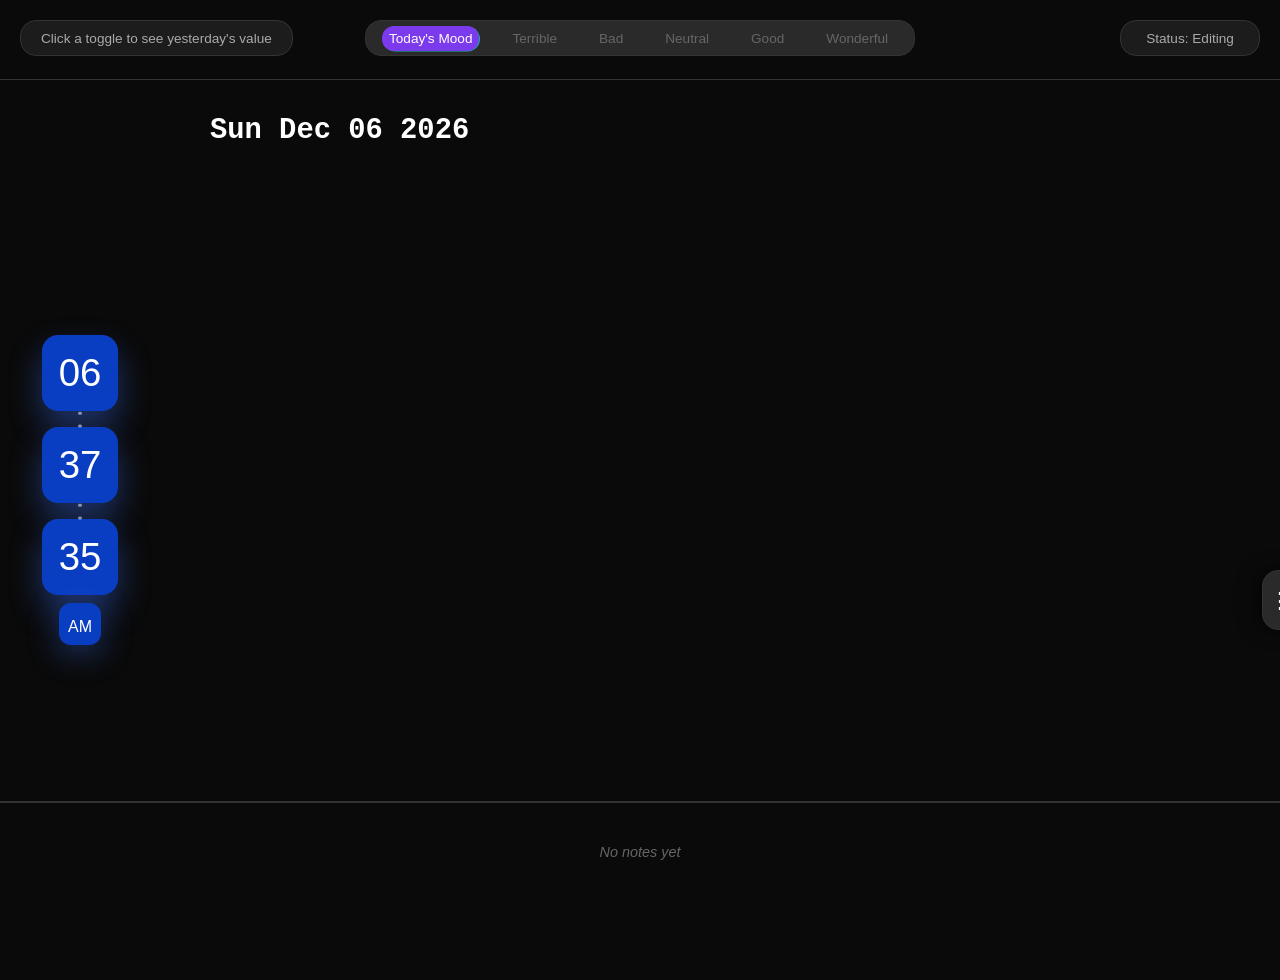
==== index.html @ 3c21e96d "Birth V6 before color rehaul" ====
<!DOCTYPE html>
<html lang="en">
<head>
    <meta charset="UTF-8">
    <meta name="viewport" content="width=device-width, initial-scale=1.0">
    <title>Life OS - Advanced Prototype</title>
    <link rel="stylesheet" href="style.css">
</head>
<body>

<!-- TOP NAV BAR (with all status elements) -->
<div class="top-nav-bar">
    <div id="yesterdayMessage" class="yesterday-badge"></div>
    <div class="mood-bar">
        <div id="moodSlider" class="mood-slider" aria-hidden="true"></div>
        <span id="moodTitle" class="mood-title">Today's Mood</span>
        <div id="moodOptions" class="mood-options"></div>
    </div>
    <div id="lockStatus" class="status-oval">Status: Editing</div>
</div>

<!-- CLOCK SECTION (LEFT COLUMN) -->
<div class="clock-container">
    <div class="clock" aria-label="00:00:00 AM">
        <div class="clock__block clock__block--delay2" aria-hidden="true" data-time-group>
            <div class="clock__digit-group">
                <div class="clock__digits" data-time="a">00</div>
                <div class="clock__digits" data-time="b">00</div>
            </div>
        </div>
        <div class="clock__colon"></div>
        <div class="clock__block clock__block--delay1" aria-hidden="true" data-time-group>
            <div class="clock__digit-group">
                <div class="clock__digits" data-time="a">00</div>
                <div class="clock__digits" data-time="b">00</div>
            </div>
        </div>
        <div class="clock__colon"></div>
        <div class="clock__block" aria-hidden="true" data-time-group>
            <div class="clock__digit-group">
                <div class="clock__digits" data-time="a">00</div>
                <div class="clock__digits" data-time="b">00</div>
            </div>
        </div>
        <div class="clock__block clock__block--delay2 clock__block--small" aria-hidden="true" data-time-group>
            <div class="clock__digit-group">
                <div class="clock__digits" data-time="a">PM</div>
                <div class="clock__digits" data-time="b">AM</div>
            </div>
        </div>
    </div>
</div>

<!-- CONTROL SECTION -->
<button id="trayBookmark" class="tray-bookmark" onclick="openControlTray()" title="Open Quick Actions">&#8942</button>

<div id="controlTray" class="control-tray" aria-label="Quick actions">
    <button id="trayHandle" class="tray-handle" onclick="closeControlTray()" title="Hide Quick Actions">≡</button>
    <nav class="nav-group control-buttons">
        <button class="nav-btn btn-history" onclick="toggleSidebar('sidePanelData')" title="History & Copy">📦</button>
        <button id="lockBtn" class="nav-btn btn-lock" onclick="handleLockToggle()" title="Lock/Unlock Today">✔️</button>
        <button class="nav-btn btn-note" onclick="toggleSidebar('sidePanelNotes')" title="Daily Notes">📝</button>
        <button class="nav-btn btn-sidepan" onclick="toggleSidebar('sidePanelAdd')" title="Toggle & Mood Editing">🖋️</button>
    </nav>
</div>


<!-- DASHBOARD SECTION (BACKDROP LAYER) -->
<div class="main-layout">
    <div class="container">
        <header><h2 id="currentDate"></h2></header>
        <div class="habit-grid" id="habitContainer"></div>
    </div>

    <!-- Toggle Creation Panel -->
    <div class="side-panel" id="sidePanelAdd">
        <div class="panel-toggle-wrapper">
            <div class="panel-slider-container">
                <button id="tabToggles" class="tab-btn active" onclick="switchTab('toggles')">Toggles</button>
                <button id="tabMoods" class="tab-btn" onclick="switchTab('moods')">Moods</button>
                <div id="sliderIndicator" class="slider-indicator"></div>
            </div>
        </div>

        <div id="contentToggles" class="tab-content">
            <h2 class="panel-title">Toggle Creation</h2>
            
            <div class="panel-section">
                <label class="center-label">Toggle Name</label>
                <div class="input-row-centered">
                    <input type="text" id="newHabitName" class="black-input center-text shortened" placeholder="Name">
                </div>
            </div>

            <div class="panel-section">
                <label class="center-label">Choose Emoji</label>
                <div class="emoji-picker" id="emojiPicker"></div>
            </div>

            <div class="panel-section">
                <label class="center-label">Toggle Type</label>
                <div class="type-selector">
                    <button class="type-btn active" onclick="updateTypeUI(this, 'states')">States (2-6)</button>
                    <button class="type-btn" onclick="updateTypeUI(this, 'counter')">Counter</button>
                    <button class="type-btn" onclick="updateTypeUI(this, 'custom')">Custom</button>
                </div>

                <div id="customSettings" class="dynamic-settings" style="display:none;">
                    <label class="center-label" style="margin-top:12px;">Card Color</label>
                    <div class="color-bar" id="customColorBar"></div>

                    <label class="center-label" style="margin-top:16px;">Input Type</label>
                    <div class="type-selector" style="margin-top:6px;">
                        <button class="type-btn custom-type-btn active" onclick="setCustomInputType(this,'number')">Number</button>
                        <button class="type-btn custom-type-btn" onclick="setCustomInputType(this,'text')">Text</button>
                        <button class="type-btn custom-type-btn" onclick="setCustomInputType(this,'both')">Both</button>
                    </div>

                    <label class="center-label" style="margin-top:16px;">Off Label</label>
                    <div class="input-row-centered" style="margin-top:6px;">
                        <input type="text" id="customOffLabel" class="black-input center-text shortened" placeholder="e.g. — or Off" maxlength="12">
                    </div>
                </div>

                <div id="statesSettings" class="dynamic-settings"style="display:block;">
                    <label class="center-label">Define States</label>
                    <div id="stateInputsContainer"></div>
                    <div class="state-controls-circles">
                        <button class="circle-btn" onclick="adjustStateCount(-1)">−</button>
                        <button class="circle-btn" onclick="adjustStateCount(1)">+</button>
                    </div>
                </div>

                <div id="counterSettings" class="dynamic-settings" style="display:none;">
                    <label class="center-label">Range Limits</label>
                    <div class="range-slider-container">
                        <div class="range-track">
                            <div class="range-fill" id="rangeFill"></div>
                        </div>
                        <div class="range-thumb min" id="minThumb" draggable="false">
                            <div class="range-label" id="minLabel">0</div>
                        </div>
                        <div class="range-thumb max" id="maxThumb" draggable="false">
                            <div class="range-label" id="maxLabel">100</div>
                        </div>
                    </div>

                    <div class="counter-gradient-config">
                        <label class="center-label" style="margin-top:10px;">Counter Gradient</label>
                        <div class="counter-gradient-rows">
                            <div class="cg-row">
                                <span class="cg-label">Min</span>
                                <div class="color-bar" id="counterMinColorBar" data-target="min"></div>
                            </div>
                            <div class="cg-row">
                                <span class="cg-label">Max</span>
                                <div class="color-bar" id="counterMaxColorBar" data-target="max"></div>
                            </div>
                        </div>

                        <label class="cg-check">
                            <input type="checkbox" id="counterDefaultToMin">
                            Default to min every day (otherwise starts as N/A)
                        </label>
                    </div>
                </div>
            </div>

            <div class="button-row">
                <button class="btn-confirm" onclick="addNewHabit()">Create</button>
                <button class="btn-cancel" onclick="toggleSidebar('sidePanelAdd')">Cancel</button>
            </div>
        </div>

        <div id="contentMoods" class="tab-content" style="display:none;">
            <h2 class="panel-title">Moods</h2>
            <div id="moodNameInputs"  class="helper-text"></div>
            <div class="button-row">
                <button class="btn-confirm" onclick="saveMoodNames()">Save</button>
                <button class="btn-cancel" onclick="cancelMoodEdit()">Cancel</button>
            </div>
        </div>
    </div>
    <!-- Notes Panel -->
    <div class="side-panel" id="sidePanelNotes">
        <h2 class="panel-title">Daily Notes</h2>
        <textarea id="dailyNoteInput" class="black-input panel-textarea" placeholder="Write a note..." maxlength="500"></textarea>
        <div class="char-counter"><span id="charCount">0</span>/<span id="charMax">500</span> characters</div>
        <div class="button-row" style="margin-top:15px">
            <button class="btn-confirm" onclick="saveNote()">Save</button>
            <button class="btn-cancel" onclick="cancelNote()">Cancel</button>
        </div>
        <div class="notes-list" id="notesList"></div>
    </div>

    <!-- Data Panel (History + Copy) -->
    <div class="side-panel" id="sidePanelData">
        <h2 class="panel-title">Data</h2>

        <div class="panel-section">
            <button class="btn-confirm-wide" onclick="exportFullHistory(); closeAllPanels();">Download History</button>
            <div class="helper-text">Downloads your full history as a CSV file.</div>
        </div>

        <div class="panel-section">
            <button class="btn-confirm-wide" onclick="copyTodayData(); closeAllPanels();">Copy Today for Excel</button>
            <div class="helper-text">Copies today’s data as CSV (header + row) to your clipboard.</div>
        </div>

        <div class="panel-section">
            <button class="btn-cancel-wide" onclick="resetTodayMemory(); closeAllPanels();">Reset Memory (Today Only)</button>
            <div class="helper-text">Deletes today’s edits and resets the page to its default state. History stays untouched.</div>
        </div>

        <div class="button-row">
            <button class="btn-cancel" onclick="toggleSidebar('sidePanelData')">Close</button>
        </div>
    </div>

</div>
</div>

<!-- DIARY SECTION -->
<div class="diary-section" id="diarySection"></div>

<textarea id="clipboardArea" style="position:fixed; top:-1000px;"></textarea>

<script src="script.js"></script>
</body>
</html>
---- style.css ----
/* ========================================
   COLOR PALETTE - Monochrome + Teal/Amber
   ======================================== */
:root {
    /* Background Layers */
    --bg-primary: #0a0a0a;
    --bg-secondary: #1c1c1c;
    --bg-tertiary: #2a2a2a;
    
    /* Text Colors */
    --text-primary: #ffffff;
    --text-secondary: #aaaaaa;
    --text-tertiary: #666666;
    
    /* Border Colors */
    --border-default: #333333;
    --border-active: #555555;
    --border-light: #ffffff7e; 
    
    /* Accent Colors */
    --accent-primary: #10b6a8;
    --accent-confirm: #37d6c4;
    --accent-destructive: #991b1b;
    --accent-destructive-live:#bd3131;
    --accent-warning: #f59e0b;
    --accent-warning-live: #f5af35;

    /* Toggle Colors */
    --toggle-on: #ffffff;
    --toggle-off: #000000;
    
    /* State Defaults */
    --state-1: #00008B;
    --state-2: #8B008B;
    --state-3: #8B4513;
    --state-4: #FFC0CB;
    
     /* Support colors */
    --optn: #7c3aed;
    --optn-live: #8e54f3;
    --green: #58d327;
    --green-live: #75e24a;
    --shadows: #00000088;


    /* Layout */
    --panel-w: 380px;
    --diary-height: 11vh;
    
    /* Clock */
    --hue: 223;
    --clock-bg: hsl(var(--hue),90%,40%);
    --clock-shadow: hsla(var(--hue),90%,60%,0.4);
    --trans-dur: 0.3s;

    /* UI Motion */
    --ui-dur: 0.3s;
    --ui-ease: cubic-bezier(0.4, 0, 0.2, 1);
    --ui-radius: 16px;
}

/* ========================================
   GLOBAL STYLES
   ======================================== */
* { box-sizing: border-box; }

body { 
    font-family: 'Segoe UI', sans-serif; 
    background: var(--bg-primary); 
    color: var(--text-primary); 
    margin: 0; 
    overflow: hidden;
    display: grid;
    grid-template-columns: 160px 1fr 1px; /*160px 1fr 160px;*/
    grid-template-rows: 80px 1fr auto;
    height: 100vh;
    width: 100vw;
}

@media (prefers-reduced-motion: reduce) {
    * {
        animation-duration: 0.001ms !important;
        animation-iteration-count: 1 !important;
        transition-duration: 0.001ms !important;
        scroll-behavior: auto !important;
    }
}

/* ========================================
   CLOCK (LEFT COLUMN)
   ======================================== */
.clock-container {
    grid-column: 1;
    grid-row: 1 / -1;
    display: flex;
    align-items: center;
    justify-content: center;
    z-index: -1;
    pointer-events: none;
}

.clock {
    display: flex;
    flex-direction: column;
    align-items: center;
    gap: 0.5rem;
    pointer-events: auto;
}

.clock__block {
    background-color: var(--clock-bg);
    border-radius: var(--ui-radius);
    box-shadow: 0 1rem 2rem var(--clock-shadow);
    font-size: 2.4em;
    line-height: 2;
    overflow: hidden;
    text-align: center;
    width: 4.75rem;
    height: 4.75rem;
    transition: background-color var(--ui-dur) var(--ui-ease), box-shadow var(--ui-dur) var(--ui-ease);
}

.clock__block--small {
    border-radius: calc(var(--ui-radius) * 0.75);
    box-shadow: 0 0.5rem 2rem var(--clock-shadow);
    font-size: 1em;
    line-height: 3;
    width: 2.6rem;
    height: 2.6rem;
}

.clock__colon {
    font-size: 2em;
    opacity: 0.5;
    position: relative;
}

.clock__colon:before,
.clock__colon:after {
    background-color: currentColor;
    border-radius: 50%;
    content: "";
    display: block;
    position: absolute;
    top: -0.05em;
    left: -0.05em;
    width: 0.1em;
    height: 0.1em;
    transition: background-color var(--trans-dur);
}

.clock__colon:before { transform: translateY(-200%); }
.clock__colon:after { transform: translateY(200%); }

.clock__digit-group {
    display: flex;
    flex-direction: column-reverse;
}

.clock__digits {
    width: 100%;
    height: 100%;
}

.clock__block--bounce { animation: bounce 0.75s; }

.clock__block--bounce .clock__digit-group {
    animation: roll 0.75s ease-in-out forwards;
    transform: translateY(-50%);
}

.clock__block--delay1,
.clock__block--delay1 .clock__digit-group { animation-delay: 0.1s; }

.clock__block--delay2,
.clock__block--delay2 .clock__digit-group { animation-delay: 0.2s; }

@keyframes bounce {
    from, to {
        animation-timing-function: ease-in;
        transform: translateY(0);
    }
    50% {
        animation-timing-function: ease-out;
        transform: translateY(15%);
    }
}

@keyframes roll {
    from { transform: translateY(-50%); }
    to { transform: translateY(0); }
}

/* ========================================
   STATUS & MOOD BAR (TOP ROW)
   ======================================== */
/* Top navigation bar backdrop */
.top-nav-bar {
    grid-column: 1 / -1;
    grid-row: 1;
    background: var(--bg-primary);
    backdrop-filter: blur(12px);
    z-index: 3000;
    border-bottom: 1px solid var(--border-default);
    display: flex;
    align-items: center;
    justify-content: space-between;
    padding: 0 20px;
    gap: 20px;
}

/* Uniform pill style for all status elements */
/* .status-pill {
    padding: 8px 2px;
    border-radius: var(--ui-radius);
    height: 36px;
    background: var(--bg-secondary);
    border: 1px solid var(--border-default);
    font-weight: 500;
    display: flex;
    align-items: center;
    justify-content: center;
    color: var(--text-secondary);
    font-size: 0.85rem;
    transition: background var(--ui-dur) var(--ui-ease), box-shadow var(--ui-dur) var(--ui-ease), color var(--ui-dur) var(--ui-ease);
    white-space: nowrap;
} */

.status-oval {
    position: fixed;
    top: 20px;
    right: 20px; /* Adjust this to set distance from right edge */
    padding: 0 20px;
    border-radius: var(--ui-radius);
    height: 36px;
    width: 140px;
    background: var(--bg-secondary);
    border: 1px solid var(--border-default);
    font-weight: 500;
    z-index: 1001;
    display: flex;
    align-items: center;
    justify-content: center;
    color: var(--text-secondary);
    font-size: 0.85rem;
    transition: background var(--ui-dur) var(--ui-ease), box-shadow var(--ui-dur) var(--ui-ease), color var(--ui-dur) var(--ui-ease);
    box-sizing: border-box;
}

.status-oval.saved {
    color: var(--text-primary);
    background: var(--accent-confirm);
    box-shadow: 0 0 18px var(--accent-primary), 0 6px 18px var(--shadows);
}

.status-oval.editing {
    color: var(--text-secondary);
    box-shadow: none;
}

.mood-bar {
    position: fixed;
    top: 20px;
    left: 50%;
    transform: translateX(-50%);
    display: flex;
    align-items: center;
    background: var(--bg-tertiary);
    padding: 0 16px;
    border-radius: var(--ui-radius);
    z-index: 1001;
    gap: 15px;
    border: 1px solid var(--border-default);
    max-width: 550px;
    height: 36px;
    box-sizing: border-box;
}

.mood-slider {
    position: absolute;
    left: 0;
    top: 0;
    height: 100%;
    border-radius: calc(var(--ui-radius) * 1);
    background: var(--accent-primary);
    pointer-events: none;
    transition: transform var(--ui-dur) var(--ui-ease), width var(--ui-dur) var(--ui-ease);
    z-index: 0;
}

.mood-title {
    font-size: 0.85rem;
    font-weight: 500;
    /* color: var(--text-secondary); */
    color: white;
    white-space: nowrap;
    position: relative;
    z-index: 1;
    padding: 5px 7px;
    border-radius: calc(var(--ui-radius) * 0.75);
    cursor: default;
    background-color: var(--optn);
}

.mood-options { 
    display: flex; 
    gap: 6px; 
    position: relative;
    z-index: 1;
}

.mood-btn {
    padding: 6px 18px 6px;
    border-radius: calc(var(--ui-radius) * 0.75);
    border: none;
    font-size: 0.85rem; /*0.75rem; */
    cursor: pointer;
    transition: color var(--ui-dur) var(--ui-ease);
    font-weight: 500;
    background: transparent;
    color: var(--text-tertiary);
}

.mood-btn.active {
    color: var(--text-primary);
}

.mood-btn.disabled {
    cursor: not-allowed;
    opacity: 0.3;
}

.mood-btn.active.disabled {
    opacity: 1;
}

.yesterday-badge {
    position: fixed;
    top: 20px;
    left: 20px; /* Adjust this to set distance from left edge */
    background: var(--bg-secondary);
    padding: 0 20px;
    border-radius: var(--ui-radius);
    font-size: 0.85rem;
    color: var(--text-secondary);
    border: 1px solid var(--border-default);
    height: 36px;
    font-weight: 500;
    display: flex;
    align-items: center;
    justify-content: flex-start;
    overflow: hidden;
    text-overflow: ellipsis;
    white-space: nowrap;
    max-width: 350px;
    z-index: 1001;
    box-sizing: border-box;
}

.yesterday-badge .highlight {
    color: var(--accent-primary);
    font-weight: 600;
    margin: 0 4px;
}

/* ========================================
   CONTROL TRAY
   ======================================== */
.tray-bookmark {
    position: fixed;
    right: -32px;
    bottom: 270px; /*calc(var(--diary-height) + px); */
    z-index: 3500;
    width: 50px;
    height: 60px;
    border-radius: var(--ui-radius);
    border: 1px solid var(--border-default);
    background: var(--bg-tertiary);
    color: var(--text-primary);
    cursor: pointer;
    display: flex;
    font-family: 'Segoe UI', sans-serif; 
    font-size: 1.4rem;
    align-items: center;
    justify-content: left;
    box-shadow: -6px 0 18px var(--shadows);
    transition: transform var(--ui-dur) var(--ui-ease), opacity var(--ui-dur) var(--ui-ease);
}

.tray-bookmark.hidden {
    opacity: 0;
    pointer-events: none;
    transform: translateX(20px);
}

.tray-bookmark:hover {
    color: var(--text-primary);
    transform: scale(1.04);
    transform: translateX(-20px);
}

.control-tray {
    position: fixed;
    right: 20px;
    bottom: calc(var(--diary-height) + 30px);
    z-index: 3500;
    display: flex;
    flex-direction: column;
    gap: 10px;
    padding: 10px;
    background: linear-gradient(180deg, var(--bg-tertiary), var(--bg-secondary));
    border: 1px solid var(--border-default);
    border-radius: var(--ui-radius);
    box-shadow: none;
    transform: translateX(140%);
    opacity: 0;
    pointer-events: none;
    transition: transform var(--ui-dur) var(--ui-ease), opacity var(--ui-dur) var(--ui-ease), box-shadow var(--ui-dur) var(--ui-ease);
}

.control-tray.open {
    transform: translateX(0);
    opacity: 1;
    pointer-events: auto;
    box-shadow: -6px 0 20px var(--shadows);
}

body.panel-open .control-tray.open {
    transform: translateX(calc(-1 * var(--panel-w)));
}

.tray-handle {
    width: 48px;
    height: 48px;
    border-radius: var(--ui-radius);
    border: 1px solid var(--border-active);
    background: var(--bg-primary);
    color: var(--text-secondary);
    cursor: pointer;
    display: flex;
    align-items: center;
    justify-content: center;
    font-size: 1.25rem;
    transition: transform var(--ui-dur) var(--ui-ease), box-shadow var(--ui-dur) var(--ui-ease), color var(--ui-dur) var(--ui-ease);
}

.tray-handle:hover {
    color: var(--text-primary);
    box-shadow: 0 0 16px var(--accent-primary);
}

.nav-group {
    display: flex;
    flex-direction: column;
    gap: 12px;
}

.control-buttons { flex-direction: column-reverse; }

.nav-btn {
    width: 52px;
    height: 52px;
    border-radius: var(--ui-radius);
    border: none;
    cursor: pointer;
    font-size: 1.5rem;
    display: flex;
    align-items: center;
    justify-content: center;
    box-shadow: 0 4px 10px var(--shadows);
    transition: transform var(--ui-dur) var(--ui-ease), opacity var(--ui-dur) var(--ui-ease), box-shadow var(--ui-dur) var(--ui-ease);
}

.nav-btn:hover {
    transform: scale(1.08);
    box-shadow: 0 0 18px var(--accent-primary), 0 6px 15px var(--shadows);
}

/* ========================================
   MAIN LAYOUT & HABITS (BACKDROP LAYER)
   ======================================== */
.main-layout {
    /* grid-column: 2;
    grid-row: 1 / -1;
    display: flex;
    flex-direction: column;
    overflow-y: auto;
    overflow-x: hidden; 
    padding: 100px 0 0 0;*/
    z-index: 1;
    position: relative; /* Changed from grid-column/row */
    width: 100%;
    min-height: 100vh;
    display: flex;
    flex-direction: column;
    overflow-y: auto;
    padding: 10px 120px var(--diary-height) 0px; /* Extra bottom padding so diary doesn't cover content */
 }

.container {
    flex: 1;
    display: flex;
    flex-direction: column;
    padding: 0 50px;
}

header {
    text-align: left;
    margin-bottom: 11px;
    z-index: 1;
    font-family:  Courier;
    font-size:1.2rem;
}

.habit-grid {
    display: flex;
    flex-wrap: wrap;
    gap: 30px;
    justify-content: center;
    align-items: flex-start;
    width: 100%;
    padding-bottom: calc(var(--diary-height) + 40px);
}

.habit-box {
    position: relative;
    width: 92px;
    height: 92px;
}

.habit-card {
    width: 92px;
    height: 92px;
    border-radius: var(--ui-radius);
    position: relative;
    cursor: pointer;
    perspective: 1000px;
    transform-style: preserve-3d;
    overflow: visible;
    border: none;
    background-clip: padding-box;
}

/* Toggle options button (appears on hover) */
.toggle-options-btn {
    position: absolute;
    top: -8px;
    right: -8px;
    width: 24px;
    height: 24px;
    border-radius: 50%;
    border: 2px solid var(--bg-primary);
    color: white;
    cursor: pointer;
    font-size: 0.7rem;
    display: none;
    align-items: center;
    justify-content: center;
    z-index: 10;
    transition: 0.2s;
    box-shadow: 0 4px 10px var(--shadows);
}

.habit-box:hover .toggle-options-btn {
    display: flex;
}

.toggle-options-btn:hover {
    background: var(--optn);
    transform: scale(1.1);
}

/* Toggle options popup */
.toggle-options-popup {
    position: absolute;
    top: -25px;
    right: -40px;
    background: var(--bg-secondary);
    border: 1px solid var(--border-active);
    border-radius: var(--ui-radius);
    padding: 4px;
    height: 32px;
    width: 60px;
    box-shadow: 0 8px 24px var(--shadows);
    z-index: 5000;
    /* display: none; */
    flex-direction: row;
    gap: 6px;
    align-items: center;
    justify-content: center;
    /* min-width: 100px; baba*/
    display: flex;          /* Always flex, we hide it other ways */
    opacity: 0;             /* Start invisible */
    transform: scale(0.5);  /* Start small */
    pointer-events: none;   /* Ignore clicks while invisible */
    transition: all 0.2s cubic-bezier(0.18, 0.89, 0.32, 1.28); /* Smooth pop effect */
}

.toggle-options-popup.active {
    display: flex;
    opacity: 1;             /* Fade in */
    transform: scale(1);    /* Grow to full size */
    pointer-events: auto;   /* Allow clicking again */
}

.toggle-options-popup button {
    padding: 2px 2px;
    border: none;
    border-radius: 8px;
    cursor: pointer;
    font-size: 0.75rem;
    font-weight: 600;
    transition: 0.2s;
    display: flex;
    align-items: center;
    justify-content: center;
    gap: 6px;
}

.toggle-options-popup button.edit {
    background: var(--accent-primary);
    color: white;
}

.toggle-options-popup button.edit:hover {
    background: var(--accent-confirm);
}

.toggle-options-popup button.delete {
    background: var(--accent-destructive);
    color: white;
}

.toggle-options-popup button.delete:hover {
    background: var(--accent-destructive-live);
}

.habit-card.flipped-temp .flip-front { transform: rotateX(-90deg); }
.habit-card.flipped-temp .flip-back { transform: rotateX(0deg); }
.habit-card.is-animating { pointer-events: none; }

.flip-front,
.flip-back {
    position: absolute;
    left: 0;
    top: 0;
    width: 100%;
    height: 100%;
    border-radius: var(--ui-radius);
    display: flex;
    flex-direction: column;
    align-items: center;
    justify-content: center;
    backface-visibility: hidden;
    transform-style: preserve-3d;
    transition: transform var(--ui-dur) var(--ui-ease);
    border: none;
}

.flip-front { transform: rotateX(0deg); }
.flip-back { transform: rotateX(90deg); }

.habit-card.disabled {
    opacity: 0.5;
    cursor: not-allowed;
    pointer-events: none;
}

/* Binary Toggles
.habit-card.binary .flip-front {
    background-color: ffffff;
    color: 000000;
}

.habit-card.binary .flip-back {
    background-color: 000000;
    color: ffffff;
}

.habit-card.binary.on .flip-front { transform: rotateX(-90deg); }
.habit-card.binary.on .flip-back { transform: rotateX(0deg); }
.habit-card.binary.off .flip-front { transform: rotateX(0deg); }
.habit-card.binary.off .flip-back { transform: rotateX(-90deg); } */

/* State Toggles */
.habit-card.states .flip-front,
.habit-card.states .flip-back {
    color: inherit;
}

/* Counter Toggles */
.habit-card.counter {
    width: 128px;
    height: 92px;
    border: none;
}

.habit-card.counter .flip-front,
.habit-card.counter .flip-back {
    background: transparent;
    border: none;
}

.habit-card span.name {
    font-size: 0.7rem;
    margin-top: 4px;
    max-width: 80px;
    text-overflow: ellipsis;
    overflow: hidden;
    white-space: nowrap;
    position: absolute;
    bottom: 8px;
}

.habit-card span.emoji { font-size: 2rem; }

.habit-card span.state-label {
    font-size: 0.65rem;
    opacity: 0.75;
    margin-bottom: 6px;
    color: inherit;
}

/* Counter UI */
.counter-center {
    display: flex;
    flex-direction: column;
    align-items: center;
    justify-content: center;
    gap: 2px;
    flex: 1;
    min-width: 0;
}

.counter-value {
    /* font-size: 0.86rem; for some reason makes text blurry adn fuzzy*/  
    font-size: 15px;
    font-weight: 600;
    line-height: 1.1;
}

.counter-name {
    font-size: 0.68rem;
    opacity: 0.9;
    max-width: 90px;
    text-overflow: ellipsis;
    overflow: hidden;
    white-space: nowrap;
}

.counter-ui {
    display: flex;
    align-items: center;
    justify-content: center;
    gap: 1px;
    font-size: 1rem;
    font-weight: bold;
    width: 100%;
    position: absolute;
    top: 50%;
    transform: translateY(-50%);
    padding: 0 12px;
    backface-visibility: hidden;
    -webkit-font-smoothing: antialiased;
    transform: translateY(-50%) translateZ(0);
}

.counter-btn {
    width: 18px;
    height: 18px;
    border-radius: 50%;
    border: 1px solid var(--bg-secondary);
    background: var(--bg-secondary);
    color: var(--text-tertiary);
    cursor: pointer;
    font-size: 0.85rem;
    display: flex;
    align-items: center;
    justify-content: center;
    transition: 0.2s;
}

.counter-btn:hover {
    background: var(--bg-tertiary);
    color: var(--text-primary);
}

/* ========================================
   DIARY SECTION (ALWAYS VISIBLE AT BOTTOM)
   ======================================== */
.diary-section {
    /* grid-column: 1 / -1;
    grid-row: 3;
    height: var(--diary-height);
    background: var(--bg-secondary);
    border-top: 2px solid var(--border-default);
    padding: 0;
    position:relative;
    z-index: 0;
    overflow: hidden;
    display: flex;
    align-items: center;
    justify-content: center; */
    position: fixed;
    bottom: 0;
    left: 0;
    width: 100%;
    height: var(--diary-height);
    background: var(--bg-primary);
    border-top: 2px solid var(--border-default);
    z-index: 1; /* Higher than main, lower than side panel */
    display: flex;
    align-items: center;
    justify-content: center;
    overflow: hidden;
}

.diary-wrapper {
    position: relative;
    width: 100%;
    height: 100%;
    overflow: hidden;
}

.diary-container {
    display: flex;
    width: 100%;
    height: 100%;
    transition: transform 0.4s ease;
}

.diary-page {
    min-width: 100%;
    height: 100%;
    display: flex;
    gap: 20px;
    align-items: center;
    justify-content: center;
    padding: 20px 80px;
    box-sizing: border-box;
    flex-shrink: 0;
}

.diary-empty-message {
    color: var(--text-tertiary);
    font-size: 0.9rem;
    font-style: italic;
}

/* .diary-nav {
    position: absolute;
    top: 50%;
    transform: translateY(-50%);
    width: 32px;
    height: 32px;
    border-radius: 50%;
    background: var(--bg-tertiary);
    border: 1px solid var(--border-active);
    color: var(--text-secondary);
    cursor: pointer;
    display: flex;
    align-items:center;
    justify-content: center;
    font-size: 1.2rem;
    font-family: sans-serif; 
    z-index: 501;
    transition: 0.2s;
} */

.diary-nav {
    position: absolute;
    top: 50%;
    /* right: 0px; */
    transform: translateY(-50%);
    width: 100px;
    height: 70px;
    border-radius: 0%;
    border-left: none;
    border-right: none;
    color: var(--text-secondary);
    cursor: pointer;
    display: flex;
    align-items: center;
    justify-content: center;
    font-size: 1.2rem;
    font-family: sans-serif;
    z-index: 501;
    transition: 0.2s;
}

.diary-nav:hover {
    color: var(--text-primary);
}

.diary-nav.left { 
    left: 0px;
    background: linear-gradient(to right, var(--border-default) 0%, var(--bg-primary) 99%);
 
}
.diary-nav.right { 
    right: 0px;
       background: linear-gradient(to left, var(--border-default) 0%, var(--bg-primary) 99%);

 }
.diary-nav.hidden { display: none; }

.note-oval {
    background: var(--bg-secondary);
    border: 1px solid var(--border-default);
    border-radius: var(--ui-radius);
    padding: 12px 16px;
    display: inline-flex;
    align-items: center;
    gap: 10px;
    font-size: 0.85rem;
    box-shadow: 0 4px 10px var(--shadows);
    position: relative;
    flex-shrink: 0;
    width: 350px;
    max-width: 350px;
    min-width: 350px;
}

.note-oval span {
    flex: 1;
    overflow: hidden;
    text-overflow: ellipsis;
    white-space: nowrap;
}

.note-actions-btn {
    width: 28px;
    height: 28px;
    border-radius: 50%;
    border: none;
    background: var(--optn);
    color: white;
    cursor: pointer;
    font-size: 1rem;
    display: flex;
    align-items: center;
    justify-content: center;
    flex-shrink: 0;
    transition: 0.2s;
}

.note-actions-btn:hover {
    background: var(--optn-live);
    transform: scale(1.05);
}

.note-actions-btn:disabled {
    opacity: 0.3;
    cursor: not-allowed;
}

/* Note actions popup */
.note-actions-popup {
    position: absolute;
    /* bottom: 100%; */
    /* top: 0%; */
    right: 0;
    margin-bottom: 14px;
    background: var(--bg-secondary);
    border: 1px solid var(--border-active);
    border-radius: var(--ui-radius);
    padding: 4px;
    box-shadow: 0 8px 24px var(--shadows);
    z-index: 5000;
    display: none;
    flex-direction: row;
    gap: 6px;
    min-width: 60px;

    /* ANIMATION SETUP */
    display: flex;             /* Always flex */
    flex-direction: row;
    opacity: 0;                /* Start invisible */
    transform: scale(0.8);     /* Start slightly smaller */
    pointer-events: none;      /* Can't click while invisible */
    transform-origin: top right; /* Animates out from the top-right corner */
    transition: all 0.25s cubic-bezier(0.175, 0.885, 0.32, 1.275);
}

.note-actions-popup.active {
    display: flex;

    opacity: 1;
    transform: scale(1);
    pointer-events: auto;
}

.note-actions-popup button {
    padding: 4px 4px;
    border: none;
    border-radius: 8px;
    cursor: pointer;
    font-size: 0.8rem;
    font-weight: 600;
    transition: 0.2s;
    display: flex;
    align-items: center;
    gap: 6px;
}

.note-actions-popup button.edit {
    background: var(--accent-primary);
    color: white;
}

.note-actions-popup button.edit:hover {
    background: var(--accent-confirm);
}

.note-actions-popup button.delete {
    background: var(--accent-destructive);
    color: white;
}

.note-actions-popup button.delete:hover {
    background: var(--accent-destructive-live);
}

.note-actions-popup button.reveal {
    background: var(--accent-warning);
    color: white;
}

.note-actions-popup button.reveal:hover {
    background: var(--accent-warning-live);
}

/* Note reveal popup (shows full content) */
.note-reveal-popup {
    position: absolute;
    right: 0;
    background: var(--bg-secondary);
    border: 1px solid var(--border-active);
    border-radius: var(--ui-radius);
    padding: 16px;
    box-shadow: 0 12px 32px var(--shadows);
    z-index: 6000;
    display: flex;
    max-width: 400px;
    min-width: 250px;
    max-height: 300px;
    overflow-y: auto;
    flex-direction: column;
    opacity: 0;
    transform: scale(0.8);
    pointer-events: none;
    transform-origin: bottom right;
    transition: all 0.25s cubic-bezier(0.175, 0.885, 0.32, 1.275);
}

/* When appended to body, fixed position is set inline via JS */
.note-reveal-popup--floating {
    position: fixed;
    transform-origin: bottom right;
}

.note-reveal-popup.active {
    opacity: 1;
    transform: scale(1);
    pointer-events: auto;
}

.note-reveal-popup .note-content {
    color: var(--text-primary);
    font-size: 0.85rem;
    line-height: 1.5;
    white-space: pre-wrap;
    word-wrap: break-word;
}

.note-btn {
    width: 24px;
    height: 24px;
    border-radius: 50%;
    border: none;
    cursor: pointer;
    font-size: 1rem;
    display: flex;
    align-items: center;
    justify-content: center;
    flex-shrink: 0;
    transition: 0.2s;

}

.note-btn.edit { background: var(--accent-warning); }
.note-btn.edit:hover { background: var(--accent-warning-live); }
.note-btn.delete { background: var(--accent-destructive); }
.note-btn.delete:hover { background: var(--accent-destructive-live); }
.note-btn.disabled {
    opacity: 0.3;
    cursor: not-allowed;
    pointer-events: none;
}

/* ========================================
   SIDE PANELS
   ======================================== */
.side-panel {
    position: fixed;
    right: calc(var(--panel-w) * -2);
    top: 80px;
    width: var(--panel-w);
    height: calc(100vh - 145px);
    background: var(--bg-primary);
    padding: 30px;
    box-shadow: -10px 0 30px var(--shadows);
    transition: transform var(--ui-dur) var(--ui-ease), right var(--ui-dur) var(--ui-ease);
    z-index: 3000;
    overflow-y: auto;
    box-sizing: border-box;
    border-left: 1px solid var(--border-default);
    transform: perspective(1200px) rotateY(10deg);
    transform-origin: right center;
}

.side-panel.open {
    right: 0;
    transform: perspective(1200px) rotateY(0deg);
}

.panel-toggle-wrapper {
    display: flex;
    justify-content: center;
    margin-bottom: 30px;
}

.panel-slider-container {
    background: var(--bg-primary);
    border-radius: var(--ui-radius);
    display: flex;
    position: relative;
    width: 240px;
    padding: 4px;
    border: 1px solid var(--border-default);
}

.tab-btn {
    flex: 1;
    background: none;
    border: none;
    color: var(--text-tertiary);
    z-index: 2;
    cursor: pointer;
    padding: 10px;
    font-weight: bold;
    font-size: 0.85rem;
}

.tab-btn.active { color: var(--text-primary); }

.slider-indicator {
    position: absolute;
    top: 4px;
    left: 4px;
    height: calc(100% - 8px);
    width: calc(50% - 4px);
    background: var(--accent-primary);
    border-radius: var(--ui-radius);
    transition: transform var(--ui-dur) var(--ui-ease), left var(--ui-dur) var(--ui-ease);
}

.panel-section {
    margin-bottom: 25px;
    padding-bottom: 15px;
    border-bottom: 1px solid var(--border-default);
    justify-content: center;
}

.panel-title {
    text-align: center;
    margin-bottom: 25px;
    color: var(--text-secondary);
}

.black-input {
    width: 100%;
    background: var(--bg-primary);
    border: 1px solid var(--border-default);
    color: var(--text-primary);
    padding: 12px;
    border-radius: 10px;
    box-sizing: border-box;
}

.black-input:disabled {
    opacity: 0.5;
    cursor: not-allowed;
}

.black-input:focus {
    outline: none;
    border-color: var(--accent-primary);
}

.shortened { width: 85%; }
.input-row-centered { display: flex; justify-content: center; }
.center-text { text-align: center; }

.center-label {
    display: block;
    text-align: center;
    margin-bottom: 12px;
    color: var(--text-tertiary);
    font-size: 0.9rem;
}

/* State Settings */
.state-input-row {
    display: flex;
    align-items: center;
    gap: 10px;
    margin-bottom: 10px;
}

.state-color-picker {
    width: 45px;
    height: 35px;
    border: 1px solid var(--border-default);
    background: var(--bg-tertiary);
    cursor: pointer;
    border-radius: 8px;
    position: relative;
    transition: 0.2s;
}

.state-color-picker:hover {
    border-color: var(--accent-primary);
}

/* State color popup menu */
.state-color-popup {
    position: absolute;
    bottom: 100%;
    left: 0;
    margin-bottom: 8px;
    background: var(--bg-secondary);
    border: 1px solid var(--border-active);
    border-radius: var(--ui-radius);
    padding: 12px;
    box-shadow: 0 8px 24px var(--shadows);
    z-index: 5000;
    display: none;
    min-width: 200px;
}

.state-color-popup.active {
    display: block;
}

.state-color-popup-grid {
    display: grid;
    grid-template-columns: repeat(7, 1fr);
    gap: 8px;
}

.state-color-popup .color-swatch {
    width: 24px;
    height: 24px;
    border-radius: 6px;
    border: 1px solid var(--border-light);
    cursor: pointer;
    padding: 0;
    outline: none;
    transition: transform var(--ui-dur) var(--ui-ease), box-shadow var(--ui-dur) var(--ui-ease);
}

.state-color-popup .color-swatch:hover {
    transform: scale(1.15);
}

.state-color-popup .color-swatch.selected {
    box-shadow: 0 0 0 3px var(--accent-primary);
    border-color: var(--border-light);
}

.state-controls-circles {
    display: flex;
    justify-content: center;
    gap: 20px;
    margin-top: 15px;
}

.circle-btn {
    width: 35px;
    height: 35px;
    border-radius: 50%;
    border: 1px solid var(--border-active);
    background: var(--bg-tertiary);
    color: var(--text-primary);
    cursor: pointer;
    font-size: 1.2rem;
    display: flex;
    align-items: center;
    justify-content: center;
}

/* Range Slider */
.range-slider-container {
    position: relative;
    width: 100%;
    height: 50px;
    margin: 20px 0;
}

.range-track {
    position: absolute;
    top: 50%;
    transform: translateY(-50%);
    width: 100%;
    height: 6px;
    background: var(--border-default);
    border-radius: 3px;
}

.range-fill {
    position: absolute;
    height: 100%;
    background: var(--accent-primary);
    border-radius: 3px;
    left: 0;
}

.range-thumb {
    position: absolute;
    top: 50%;
    transform: translate(-50%, -50%);
    width: 20px;
    height: 20px;
    border-radius: 50%;
    cursor: pointer;
    border: 2px solid var(--text-primary);
    z-index: 2;
}

.range-thumb.min { background: var(--optn); }
.range-thumb.max { background: var(--optn-live); }

.range-label {
    position: absolute;
    top: -25px;
    font-size: 0.75rem;
    color: var(--text-secondary);
    transform: translateX(-50%);
}

/* Counter Gradient Config */
.counter-gradient-config { 
    margin-top: 20px;
    position: relative;
}

.counter-gradient-rows { 
    display: flex; 
    flex-direction: column; 
    gap: 10px; 
}

.cg-row { 
    display: flex; 
    align-items: center; 
    gap: 10px; 
}

.cg-label { 
    width: 44px; 
    font-size: 0.8rem; 
    color: var(--text-secondary); 
}

.color-bar { 
    display: flex; 
    flex-wrap: wrap; 
    gap: 6px; 
    justify-content: center; 
    width: 100%; 
}

.color-swatch {
    width: 18px;
    height: 18px;
    border-radius: 6px;
    border: 1px solid var(--border-light);
    cursor: pointer;
    padding: 0;
    outline: none;
    transition: transform var(--ui-dur) var(--ui-ease), box-shadow var(--ui-dur) var(--ui-ease);
}

.color-swatch:hover { transform: scale(1.08); }

.color-swatch.selected {
    box-shadow: 0 0 0 3px var(--accent-primary);
    border-color: var(--text-primary);
}

.cg-check {
    display: flex;
    align-items: center;
    gap: 10px;
    margin-top: 12px;
    font-size: 0.8rem;
    color: var(--text-secondary);
    justify-content: center;
}

.cg-check input { transform: translateY(1px); }

/* Notes Panel */
.panel-textarea {
    height: 120px;
    resize: none;
    font-family: 'Segoe UI', sans-serif; 
}

.char-counter {
    text-align: center;
    font-size: 0.75rem;
    color: var(--text-tertiary);
    margin-top: 8px;
}

.notes-list {
    margin-top: 20px;
}

/* Buttons */
.button-row {
    display: flex;
    gap: 10px;
    margin-top: 20px;
}

.btn-confirm {
    flex: 1;
    background: var(--accent-primary);
    color: var(--text-primary);
    padding: 15px;
    border-radius: 12px;
    border: none;
    font-weight: bold;
    cursor: pointer;
    transition: 0.2s;
}

.btn-confirm:hover { background: var(--accent-confirm); }

.btn-confirm-wide {
    flex: 1;
    background: var(--accent-primary);
    color: var(--text-primary);
    padding: 15px 110px;
    border-radius: 12px;
    border: none;
    font-weight: bold;
    cursor: pointer;
    transition: 0.2s;
}

.btn-confirm-wide:hover { background:var(--accent-confirm); }

.btn-cancel {
    flex: 1;
    background: var(--accent-destructive);
    color: var(--text-primary);
    padding: 15px;
    border-radius: 12px;
    border: none;
    font-weight: bold;
    cursor: pointer;
    transition: 0.2s;
}

.btn-cancel:hover { background: var(--accent-destructive-live); }

.btn-cancel-wide {
    flex: 1;
    background: var(--accent-destructive);
    color: var(--text-primary);
    padding: 15px 110px;
    border-radius: 12px;
    border: none;
    font-weight: bold;
    cursor: pointer;
    transition: 0.2s;
}

.btn-cancel-wide:hover { background: var(--accent-destructive-live); }
/* Toggle Type Selector */
.type-selector { display: flex; gap: 6px; }

.type-btn {
    flex: 1;
    padding: 10px;
    background: var(--bg-tertiary);
    color: var(--text-tertiary);
    border: none;
    border-radius: 8px;
    cursor: pointer;
    font-size: 0.75rem;
}

.type-btn.active {
    background: var(--accent-primary);
    color: var(--text-primary);
}

/* Emoji Picker */
.emoji-picker {
    display: grid;
    grid-template-columns: repeat(6, 1fr);
    gap: 5px;
    max-height: 100px;
    overflow-y: auto;
    padding: 5px;
}

.emoji-picker span {
    cursor: pointer;
    font-size: 1.2rem;
    text-align: center;
    padding: 3px;
    border-radius: 6px;
    transition: 0.2s;
}

.emoji-picker span:hover { background: var(--bg-tertiary); }

/* Helper Text */
.helper-text {
    margin-top: 8px;
    font-size: 0.78rem;
    color: var(--text-tertiary);
    text-align: center;
    line-height: 1.3;
}

/* Color Classes (Legacy) */
.btn-sidepan { background: var(--green); }
.btn-sidepan:hover { background: var(--green-live); }

.btn-lock { background: var(--accent-primary); }
.btn-lock:hover { background: var(--accent-confirm); }

.btn-note { background: var(--accent-warning); }
.btn-note:hover { background: var(--accent-warning-live); }

.btn-history {background: var(--optn);}
.btn-history:hover {background: var(--optn-live);}

/* Dynamic Settings */
.dynamic-settings { margin-top: 15px; }

/* Utilities */
.hidden { display: none; }
.visible { display: block; }

/* ========================================
   CUSTOM VALUE TOGGLE
   ======================================== */
.habit-card.custom {
    width: 110px;
    height: 92px;
    border-radius: var(--ui-radius);
    border: none;
    cursor: default;
    overflow: visible;
}

.custom-ui {
    display: flex;
    flex-direction: column;
    align-items: center;
    justify-content: center;
    gap: 3px;
    width: 100%;
    height: 100%;
    padding: 8px 6px;
    box-sizing: border-box;
}

.custom-emoji {
    font-size: 1.4rem;
    line-height: 1;
}

.custom-value-input {
    width: 88%;
    background: transparent;
    border: none;
    border-bottom: 1px solid var(--border-active);
    outline: none;
    font-size: 13px;
    font-weight: 600;
    text-align: center;
    font-family: 'Segoe UI', sans-serif;
    padding: 2px 2px 3px;
    border-radius: 0;
    transition: border-color 0.2s;
}

.custom-value-input::placeholder {
    opacity: 0.38;
    font-weight: 400;
    font-size: 0.78rem;
}

.custom-value-input:focus {
        border-bottom-color: rgb(255, 255, 255);

}

.custom-value-input:disabled {
    cursor: not-allowed;
    opacity: 0.5;
}

.custom-name {
    font-size: 0.65rem;
    opacity: 0.75;
    max-width: 96px;
    text-overflow: ellipsis;
    overflow: hidden;
    white-space: nowrap;
    text-align: center;
}

/* width */
::-webkit-scrollbar {
  width: 2px;
  /* height: 2px; */
}

/* Track */
::-webkit-scrollbar-track {
  box-shadow: inset 0 0 5px grey;
  border-radius: 10px;
}

/* Handle */
::-webkit-scrollbar-thumb {
  background: var(--accent-primary);
  border-radius: 10px;
}
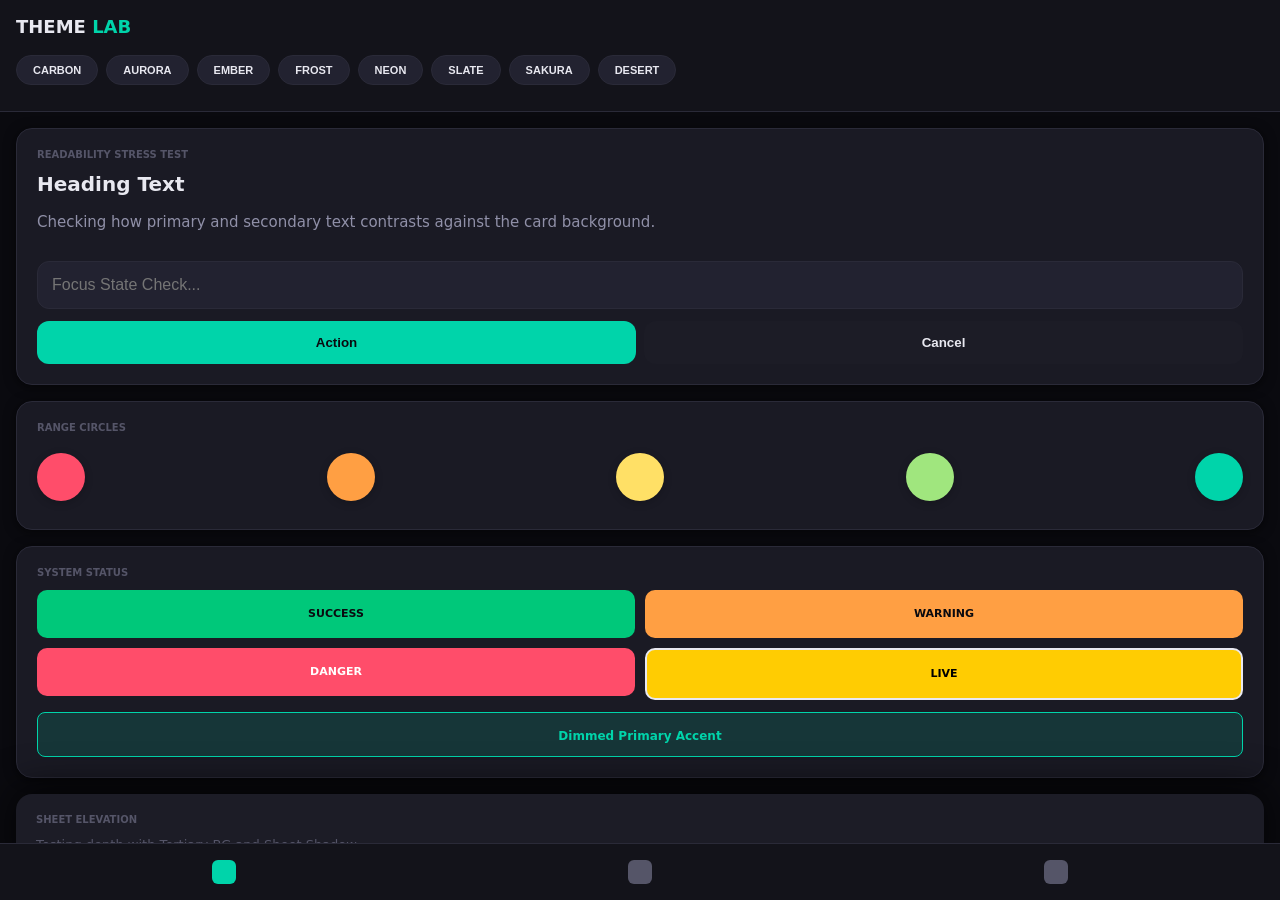
==== commit 78755d53: "Rename theme-lab.html to index.html" ====
--- a/index.html
+++ b/index.html
@@ -1,230 +1,241 @@
-<!DOCTYPE html>
-<html lang="en">
-<head>
-    <meta charset="UTF-8">
-    <meta name="viewport" content="width=device-width, initial-scale=1.0">
-    <title>Life OS - Advanced Prototype</title>
-    <link rel="stylesheet" href="style.css">
-</head>
-<body>
-
-<!-- TOP NAV BAR (with all status elements) -->
-<div class="top-nav-bar">
-    <div id="yesterdayMessage" class="yesterday-badge"></div>
-    <div class="mood-bar">
-        <div id="moodSlider" class="mood-slider" aria-hidden="true"></div>
-        <span id="moodTitle" class="mood-title">Today's Mood</span>
-        <div id="moodOptions" class="mood-options"></div>
-    </div>
-    <div id="lockStatus" class="status-oval">Status: Editing</div>
-</div>
-
-<!-- CLOCK SECTION (LEFT COLUMN) -->
-<div class="clock-container">
-    <div class="clock" aria-label="00:00:00 AM">
-        <div class="clock__block clock__block--delay2" aria-hidden="true" data-time-group>
-            <div class="clock__digit-group">
-                <div class="clock__digits" data-time="a">00</div>
-                <div class="clock__digits" data-time="b">00</div>
-            </div>
-        </div>
-        <div class="clock__colon"></div>
-        <div class="clock__block clock__block--delay1" aria-hidden="true" data-time-group>
-            <div class="clock__digit-group">
-                <div class="clock__digits" data-time="a">00</div>
-                <div class="clock__digits" data-time="b">00</div>
-            </div>
-        </div>
-        <div class="clock__colon"></div>
-        <div class="clock__block" aria-hidden="true" data-time-group>
-            <div class="clock__digit-group">
-                <div class="clock__digits" data-time="a">00</div>
-                <div class="clock__digits" data-time="b">00</div>
-            </div>
-        </div>
-        <div class="clock__block clock__block--delay2 clock__block--small" aria-hidden="true" data-time-group>
-            <div class="clock__digit-group">
-                <div class="clock__digits" data-time="a">PM</div>
-                <div class="clock__digits" data-time="b">AM</div>
-            </div>
-        </div>
-    </div>
-</div>
-
-<!-- CONTROL SECTION -->
-<button id="trayBookmark" class="tray-bookmark" onclick="openControlTray()" title="Open Quick Actions">&#8942</button>
-
-<div id="controlTray" class="control-tray" aria-label="Quick actions">
-    <button id="trayHandle" class="tray-handle" onclick="closeControlTray()" title="Hide Quick Actions">≡</button>
-    <nav class="nav-group control-buttons">
-        <button class="nav-btn btn-history" onclick="toggleSidebar('sidePanelData')" title="History & Copy">📦</button>
-        <button id="lockBtn" class="nav-btn btn-lock" onclick="handleLockToggle()" title="Lock/Unlock Today">✔️</button>
-        <button class="nav-btn btn-note" onclick="toggleSidebar('sidePanelNotes')" title="Daily Notes">📝</button>
-        <button class="nav-btn btn-sidepan" onclick="toggleSidebar('sidePanelAdd')" title="Toggle & Mood Editing">🖋️</button>
-    </nav>
-</div>
-
-
-<!-- DASHBOARD SECTION (BACKDROP LAYER) -->
-<div class="main-layout">
-    <div class="container">
-        <header><h2 id="currentDate"></h2></header>
-        <div class="habit-grid" id="habitContainer"></div>
-    </div>
-
-    <!-- Toggle Creation Panel -->
-    <div class="side-panel" id="sidePanelAdd">
-        <div class="panel-toggle-wrapper">
-            <div class="panel-slider-container">
-                <button id="tabToggles" class="tab-btn active" onclick="switchTab('toggles')">Toggles</button>
-                <button id="tabMoods" class="tab-btn" onclick="switchTab('moods')">Moods</button>
-                <div id="sliderIndicator" class="slider-indicator"></div>
-            </div>
-        </div>
-
-        <div id="contentToggles" class="tab-content">
-            <h2 class="panel-title">Toggle Creation</h2>
-            
-            <div class="panel-section">
-                <label class="center-label">Toggle Name</label>
-                <div class="input-row-centered">
-                    <input type="text" id="newHabitName" class="black-input center-text shortened" placeholder="Name">
-                </div>
-            </div>
-
-            <div class="panel-section">
-                <label class="center-label">Choose Emoji</label>
-                <div class="emoji-picker" id="emojiPicker"></div>
-            </div>
-
-            <div class="panel-section">
-                <label class="center-label">Toggle Type</label>
-                <div class="type-selector">
-                    <button class="type-btn active" onclick="updateTypeUI(this, 'states')">States (2-6)</button>
-                    <button class="type-btn" onclick="updateTypeUI(this, 'counter')">Counter</button>
-                    <button class="type-btn" onclick="updateTypeUI(this, 'custom')">Custom</button>
-                </div>
-
-                <div id="customSettings" class="dynamic-settings" style="display:none;">
-                    <label class="center-label" style="margin-top:12px;">Card Color</label>
-                    <div class="color-bar" id="customColorBar"></div>
-
-                    <label class="center-label" style="margin-top:16px;">Input Type</label>
-                    <div class="type-selector" style="margin-top:6px;">
-                        <button class="type-btn custom-type-btn active" onclick="setCustomInputType(this,'number')">Number</button>
-                        <button class="type-btn custom-type-btn" onclick="setCustomInputType(this,'text')">Text</button>
-                        <button class="type-btn custom-type-btn" onclick="setCustomInputType(this,'both')">Both</button>
-                    </div>
-
-                    <label class="center-label" style="margin-top:16px;">Off Label</label>
-                    <div class="input-row-centered" style="margin-top:6px;">
-                        <input type="text" id="customOffLabel" class="black-input center-text shortened" placeholder="e.g. — or Off" maxlength="12">
-                    </div>
-                </div>
-
-                <div id="statesSettings" class="dynamic-settings"style="display:block;">
-                    <label class="center-label">Define States</label>
-                    <div id="stateInputsContainer"></div>
-                    <div class="state-controls-circles">
-                        <button class="circle-btn" onclick="adjustStateCount(-1)">−</button>
-                        <button class="circle-btn" onclick="adjustStateCount(1)">+</button>
-                    </div>
-                </div>
-
-                <div id="counterSettings" class="dynamic-settings" style="display:none;">
-                    <label class="center-label">Range Limits</label>
-                    <div class="range-slider-container">
-                        <div class="range-track">
-                            <div class="range-fill" id="rangeFill"></div>
-                        </div>
-                        <div class="range-thumb min" id="minThumb" draggable="false">
-                            <div class="range-label" id="minLabel">0</div>
-                        </div>
-                        <div class="range-thumb max" id="maxThumb" draggable="false">
-                            <div class="range-label" id="maxLabel">100</div>
-                        </div>
-                    </div>
-
-                    <div class="counter-gradient-config">
-                        <label class="center-label" style="margin-top:10px;">Counter Gradient</label>
-                        <div class="counter-gradient-rows">
-                            <div class="cg-row">
-                                <span class="cg-label">Min</span>
-                                <div class="color-bar" id="counterMinColorBar" data-target="min"></div>
-                            </div>
-                            <div class="cg-row">
-                                <span class="cg-label">Max</span>
-                                <div class="color-bar" id="counterMaxColorBar" data-target="max"></div>
-                            </div>
-                        </div>
-
-                        <label class="cg-check">
-                            <input type="checkbox" id="counterDefaultToMin">
-                            Default to min every day (otherwise starts as N/A)
-                        </label>
-                    </div>
-                </div>
-            </div>
-
-            <div class="button-row">
-                <button class="btn-confirm" onclick="addNewHabit()">Create</button>
-                <button class="btn-cancel" onclick="toggleSidebar('sidePanelAdd')">Cancel</button>
-            </div>
-        </div>
-
-        <div id="contentMoods" class="tab-content" style="display:none;">
-            <h2 class="panel-title">Moods</h2>
-            <div id="moodNameInputs"  class="helper-text"></div>
-            <div class="button-row">
-                <button class="btn-confirm" onclick="saveMoodNames()">Save</button>
-                <button class="btn-cancel" onclick="cancelMoodEdit()">Cancel</button>
-            </div>
-        </div>
-    </div>
-    <!-- Notes Panel -->
-    <div class="side-panel" id="sidePanelNotes">
-        <h2 class="panel-title">Daily Notes</h2>
-        <textarea id="dailyNoteInput" class="black-input panel-textarea" placeholder="Write a note..." maxlength="500"></textarea>
-        <div class="char-counter"><span id="charCount">0</span>/<span id="charMax">500</span> characters</div>
-        <div class="button-row" style="margin-top:15px">
-            <button class="btn-confirm" onclick="saveNote()">Save</button>
-            <button class="btn-cancel" onclick="cancelNote()">Cancel</button>
-        </div>
-        <div class="notes-list" id="notesList"></div>
-    </div>
-
-    <!-- Data Panel (History + Copy) -->
-    <div class="side-panel" id="sidePanelData">
-        <h2 class="panel-title">Data</h2>
-
-        <div class="panel-section">
-            <button class="btn-confirm-wide" onclick="exportFullHistory(); closeAllPanels();">Download History</button>
-            <div class="helper-text">Downloads your full history as a CSV file.</div>
-        </div>
-
-        <div class="panel-section">
-            <button class="btn-confirm-wide" onclick="copyTodayData(); closeAllPanels();">Copy Today for Excel</button>
-            <div class="helper-text">Copies today’s data as CSV (header + row) to your clipboard.</div>
-        </div>
-
-        <div class="panel-section">
-            <button class="btn-cancel-wide" onclick="resetTodayMemory(); closeAllPanels();">Reset Memory (Today Only)</button>
-            <div class="helper-text">Deletes today’s edits and resets the page to its default state. History stays untouched.</div>
-        </div>
-
-        <div class="button-row">
-            <button class="btn-cancel" onclick="toggleSidebar('sidePanelData')">Close</button>
-        </div>
-    </div>
-
-</div>
-</div>
-
-<!-- DIARY SECTION -->
-<div class="diary-section" id="diarySection"></div>
-
-<textarea id="clipboardArea" style="position:fixed; top:-1000px;"></textarea>
-
-<script src="script.js"></script>
-</body>
-</html>+<!DOCTYPE html>
+<html lang="en">
+<head>
+    <meta charset="UTF-8">
+    <meta name="viewport" content="width=device-width, initial-scale=1.0, maximum-scale=1.0, user-scalable=no, viewport-fit=cover">
+    <title>Theme Lab Mobile</title>
+    <style>
+        :root {
+            /* Default variables */
+            --bg-primary: #0a0a0f;
+            --bg-secondary: #13131a;
+            --bg-tertiary: #1c1c26;
+            --bg-card: #1a1a24;
+            --bg-input: #222230;
+            --text-primary: #e8e8f0;
+            --text-secondary: #9090a8;
+            --text-muted: #555568;
+            --text-inverse: #0a0a0f;
+            --border-default: #2a2a38;
+            --border-active: #44445a;
+            --accent-primary: #00d4aa;
+            --accent-primary-dim: rgba(0,212,170,0.15);
+            --accent-confirm: #00c87a;
+            --accent-warning: #ff9f43;
+            --accent-danger: #ff4d6a;
+            --shadow-card: 0 2px 12px rgba(0,0,0,0.6);
+            --shadow-sheet: 0 -4px 40px rgba(0,0,0,0.8);
+        }
+
+        body {
+            background-color: var(--bg-primary);
+            color: var(--text-primary);
+            font-family: -apple-system, system-ui, sans-serif;
+            margin: 0;
+            display: flex;
+            flex-direction: column;
+            height: 100vh;
+            overflow: hidden;
+        }
+
+        header {
+            padding: 16px;
+            background: var(--bg-secondary);
+            border-bottom: 1px solid var(--border-default);
+            flex-shrink: 0;
+        }
+
+        /* Horizontal Scrollable Theme Picker */
+        .theme-scroll {
+            display: flex;
+            gap: 8px;
+            overflow-x: auto;
+            padding: 10px 0;
+            scrollbar-width: none;
+            -webkit-overflow-scrolling: touch;
+        }
+        .theme-scroll::-webkit-scrollbar { display: none; }
+
+        .t-btn {
+            padding: 8px 16px;
+            background: var(--bg-input);
+            border: 1px solid var(--border-default);
+            color: var(--text-primary);
+            border-radius: 20px;
+            font-size: 11px;
+            font-weight: 700;
+            text-transform: uppercase;
+            white-space: nowrap;
+        }
+
+        .content {
+            flex: 1;
+            padding: 16px;
+            overflow-y: auto;
+            display: flex;
+            flex-direction: column;
+            gap: 16px;
+        }
+
+        .card {
+            background: var(--bg-card);
+            border: 1px solid var(--border-default);
+            border-radius: 16px;
+            padding: 20px;
+            box-shadow: var(--shadow-card);
+        }
+
+        .label {
+            font-size: 10px;
+            font-weight: 800;
+            color: var(--text-muted);
+            text-transform: uppercase;
+            margin-bottom: 12px;
+            display: block;
+        }
+
+        input {
+            width: 100%;
+            padding: 14px;
+            background: var(--bg-input);
+            border: 1px solid var(--border-default);
+            border-radius: 12px;
+            color: var(--text-primary);
+            font-size: 16px; /* Prevents auto-zoom on iOS */
+            margin: 12px 0;
+            box-sizing: border-box;
+        }
+
+        /* Circular Mood Elements */
+        .mood-row {
+            display: flex;
+            justify-content: space-between;
+            align-items: center;
+            padding: 8px 0;
+        }
+        .mood-circle {
+            width: 48px;
+            height: 48px;
+            border-radius: 50%;
+            box-shadow: 0 2px 8px rgba(0,0,0,0.2);
+        }
+
+        .status-grid {
+            display: grid;
+            grid-template-columns: 1fr 1fr;
+            gap: 10px;
+        }
+
+        .swatch {
+            height: 48px;
+            border-radius: 10px;
+            display: flex;
+            align-items: center;
+            justify-content: center;
+            font-size: 11px;
+            font-weight: 800;
+        }
+
+        footer {
+            padding: 16px;
+            padding-bottom: calc(16px + env(safe-area-inset-bottom));
+            background: var(--bg-secondary);
+            border-top: 1px solid var(--border-default);
+            display: flex;
+            justify-content: space-around;
+        }
+    </style>
+</head>
+<body>
+
+    <header>
+        <div style="font-size: 18px; font-weight: 900; margin-bottom: 8px;">THEME <span style="color: var(--accent-primary)">LAB</span></div>
+        <div class="theme-scroll" id="themePicker"></div>
+    </header>
+
+    <div class="content">
+        <div class="card">
+            <span class="label">Readability Stress Test</span>
+            <h2 style="margin: 0; color: var(--text-primary); font-size: 20px;">Heading Text</h2>
+            <p style="color: var(--text-secondary); line-height: 1.5; font-size: 15px;">
+                Checking how primary and secondary text contrasts against the card background.
+            </p>
+            <input type="text" placeholder="Focus State Check...">
+            <div style="display: flex; gap: 8px;">
+                <button style="flex: 1; padding: 14px; border-radius: 12px; border: none; background: var(--accent-primary); color: var(--text-inverse); font-weight: 700;">Action</button>
+                <button style="flex: 1; padding: 14px; border-radius: 12px; border: none; background: var(--bg-tertiary); color: var(--text-primary); font-weight: 700;">Cancel</button>
+            </div>
+        </div>
+
+        <div class="card">
+            <span class="label">Range Circles</span>
+            <div class="mood-row">
+                <div class="mood-circle" style="background: var(--mood-1);"></div>
+                <div class="mood-circle" style="background: var(--mood-2);"></div>
+                <div class="mood-circle" style="background: var(--mood-3);"></div>
+                <div class="mood-circle" style="background: var(--mood-4);"></div>
+                <div class="mood-circle" style="background: var(--mood-5);"></div>
+            </div>
+        </div>
+
+        <div class="card">
+            <span class="label">System Status</span>
+            <div class="status-grid">
+                <div class="swatch" style="background: var(--accent-confirm); color: var(--text-inverse);">SUCCESS</div>
+                <div class="swatch" style="background: var(--accent-warning); color: var(--text-inverse);">WARNING</div>
+                <div class="swatch" style="background: var(--accent-danger); color: #fff;">DANGER</div>
+                <div class="swatch" style="background: var(--accent-warning-live); color: #000; border: 2px solid var(--text-primary);">LIVE</div>
+            </div>
+            <div style="margin-top: 12px; padding: 12px; background: var(--accent-primary-dim); border-radius: 8px; border: 1px solid var(--accent-primary); text-align: center;">
+                <span style="color: var(--accent-primary); font-size: 12px; font-weight: 700;">Dimmed Primary Accent</span>
+            </div>
+        </div>
+
+        <div class="card" style="background: var(--bg-tertiary); box-shadow: var(--shadow-sheet); border: none;">
+            <span class="label">Sheet Elevation</span>
+            <p style="color: var(--text-muted); font-size: 13px; margin: 0;">
+                Testing depth with Tertiary BG and Sheet Shadow.
+            </p>
+        </div>
+    </div>
+
+    <footer>
+        <div style="width: 24px; height: 24px; border-radius: 6px; background: var(--accent-primary);"></div>
+        <div style="width: 24px; height: 24px; border-radius: 6px; background: var(--text-muted);"></div>
+        <div style="width: 24px; height: 24px; border-radius: 6px; background: var(--text-muted);"></div>
+    </footer>
+
+    <script>
+        const THEMES = {
+            carbon: { css: { '--bg-primary': '#0a0a0f', '--bg-secondary': '#13131a', '--bg-tertiary': '#1c1c26', '--bg-card': '#1a1a24', '--bg-input': '#222230', '--text-primary': '#e8e8f0', '--text-secondary': '#9090a8', '--text-muted': '#555568', '--text-inverse': '#0a0a0f', '--border-default': '#2a2a38', '--border-active': '#44445a', '--accent-primary': '#00d4aa', '--accent-primary-dim': 'rgba(0,212,170,0.15)', '--accent-secondary': '#7c5cfc', '--accent-confirm': '#00c87a', '--accent-warning': '#ff9f43', '--accent-warning-live': '#ffcc02', '--accent-danger': '#ff4d6a', '--mood-1': '#ff4d6a', '--mood-2': '#ff9f43', '--mood-3': '#ffe066', '--mood-4': '#a0e67e', '--mood-5': '#00d4aa', '--shadow-card': '0 2px 12px rgba(0,0,0,0.6)', '--shadow-sheet': '0 -4px 40px rgba(0,0,0,0.8)' } },
+            aurora: { css: { '--bg-primary': '#0d1117', '--bg-secondary': '#161b22', '--bg-tertiary': '#1f2937', '--bg-card': '#1a2332', '--bg-input': '#21283a', '--text-primary': '#cdd9e5', '--text-secondary': '#768390', '--text-muted': '#444c56', '--text-inverse': '#0d1117', '--border-default': '#21262d', '--border-active': '#388bfd', '--accent-primary': '#39d353', '--accent-primary-dim': 'rgba(57,211,83,0.12)', '--accent-secondary': '#58a6ff', '--accent-confirm': '#39d353', '--accent-warning': '#e3b341', '--accent-warning-live': '#ffa657', '--accent-danger': '#f85149', '--mood-1': '#f85149', '--mood-2': '#ffa657', '--mood-3': '#e3b341', '--mood-4': '#3fb950', '--mood-5': '#58a6ff', '--shadow-card': '0 2px 12px rgba(0,0,0,0.7)', '--shadow-sheet': '0 -4px 40px rgba(0,0,0,0.85)' } },
+            ember: { css: { '--bg-primary': '#100800', '--bg-secondary': '#1a0f00', '--bg-tertiary': '#261500', '--bg-card': '#221100', '--bg-input': '#2e1800', '--text-primary': '#f4e4c0', '--text-secondary': '#a07840', '--text-muted': '#5a3d18', '--text-inverse': '#100800', '--border-default': '#2e1800', '--border-active': '#c04010', '--accent-primary': '#ff6a00', '--accent-primary-dim': 'rgba(255,106,0,0.15)', '--accent-secondary': '#ffb300', '--accent-confirm': '#a0c840', '--accent-warning': '#ffb300', '--accent-warning-live': '#ffcc02', '--accent-danger': '#ff2d20', '--mood-1': '#ff2d20', '--mood-2': '#ff6a00', '--mood-3': '#ffb300', '--mood-4': '#c8e820', '--mood-5': '#00e5cc', '--shadow-card': '0 2px 16px rgba(255,80,0,0.25)', '--shadow-sheet': '0 -4px 40px rgba(0,0,0,0.9)' } },
+            frost: { css: { '--bg-primary': '#f0f6fa', '--bg-secondary': '#e0ecf4', '--bg-tertiary': '#d0e4f0', '--bg-card': '#e8f2f8', '--bg-input': '#d8ecf6', '--text-primary': '#1a2a38', '--text-secondary': '#4a6a82', '--text-muted': '#8aacbe', '--text-inverse': '#f0f6fa', '--border-default': '#c0d8e8', '--border-active': '#2c7bb0', '--accent-primary': '#0070b0', '--accent-primary-dim': 'rgba(0,112,176,0.12)', '--accent-secondary': '#8040c0', '--accent-confirm': '#00a060', '--accent-warning': '#d07020', '--accent-warning-live': '#f09000', '--accent-danger': '#d02040', '--mood-1': '#d02040', '--mood-2': '#d07020', '--mood-3': '#c0a000', '--mood-4': '#40a060', '--mood-5': '#0070b0', '--shadow-card': '0 2px 12px rgba(0,80,140,0.12)', '--shadow-sheet': '0 -4px 30px rgba(0,0,0,0.15)' } },
+            neon: { css: { '--bg-primary': '#07000f', '--bg-secondary': '#100020', '--bg-tertiary': '#18003a', '--bg-card': '#130030', '--bg-input': '#1c0040', '--text-primary': '#f0e8ff', '--text-secondary': '#a080c0', '--text-muted': '#5a3a80', '--text-inverse': '#07000f', '--border-default': '#280060', '--border-active': '#c000ff', '--accent-primary': '#c000ff', '--accent-primary-dim': 'rgba(192,0,255,0.15)', '--accent-secondary': '#00ffcc', '--accent-confirm': '#00ff88', '--accent-warning': '#ffaa00', '--accent-warning-live': '#ff4400', '--accent-danger': '#ff0060', '--mood-1': '#ff0060', '--mood-2': '#ff4400', '--mood-3': '#ffaa00', '--mood-4': '#00ff88', '--mood-5': '#00ffcc', '--shadow-card': '0 2px 20px rgba(192,0,255,0.3)', '--shadow-sheet': '0 -4px 40px rgba(0,0,0,0.95)' } },
+            slate: { css: { '--bg-primary': '#181d26', '--bg-secondary': '#202633', '--bg-tertiary': '#282e3d', '--bg-card': '#242a38', '--bg-input': '#2c3344', '--text-primary': '#d4d8e8', '--text-secondary': '#7880a0', '--text-muted': '#454d68', '--text-inverse': '#181d26', '--border-default': '#2e3548', '--border-active': '#5060a0', '--accent-primary': '#6878f0', '--accent-primary-dim': 'rgba(104,120,240,0.15)', '--accent-secondary': '#50d0c0', '--accent-confirm': '#50d098', '--accent-warning': '#e0a050', '--accent-warning-live': '#f0c040', '--accent-danger': '#e05060', '--mood-1': '#e05060', '--mood-2': '#e0a050', '--mood-3': '#d0c840', '--mood-4': '#60c880', '--mood-5': '#6878f0', '--shadow-card': '0 2px 12px rgba(0,0,0,0.5)', '--shadow-sheet': '0 -4px 40px rgba(0,0,0,0.8)' } },
+            sakura: { css: { '--bg-primary': '#140810', '--bg-secondary': '#200e1c', '--bg-tertiary': '#2c1428', '--bg-card': '#261028', '--bg-input': '#321634', '--text-primary': '#f8d8e8', '--text-secondary': '#c080a0', '--text-muted': '#6a3850', '--text-inverse': '#140810', '--border-default': '#3a1838', '--border-active': '#d060a0', '--accent-primary': '#ff80c0', '--accent-primary-dim': 'rgba(255,128,192,0.15)', '--accent-secondary': '#c060e0', '--accent-confirm': '#80e0a0', '--accent-warning': '#ffa040', '--accent-warning-live': '#ff6040', '--accent-danger': '#ff4060', '--mood-1': '#ff4060', '--mood-2': '#ffa040', '--mood-3': '#ffe060', '--mood-4': '#80e0a0', '--mood-5': '#ff80c0', '--shadow-card': '0 2px 16px rgba(255,0,128,0.2)', '--shadow-sheet': '0 -4px 40px rgba(0,0,0,0.9)' } },
+            desert: { css: { '--bg-primary': '#161008', '--bg-secondary': '#201808', '--bg-tertiary': '#2c2010', '--bg-card': '#281c0c', '--bg-input': '#342414', '--text-primary': '#f0dca0', '--text-secondary': '#a08040', '--text-muted': '#5a4420', '--text-inverse': '#161008', '--border-default': '#342414', '--border-active': '#c88020', '--accent-primary': '#e0a020', '--accent-primary-dim': 'rgba(224,160,32,0.15)', '--accent-secondary': '#c05020', '--accent-confirm': '#60c840', '--accent-warning': '#e08020', '--accent-warning-live': '#ffc040', '--accent-danger': '#d03020', '--mood-1': '#d03020', '--mood-2': '#e08020', '--mood-3': '#e0c020', '--mood-4': '#80c840', '--mood-5': '#40b0c0', '--shadow-card': '0 2px 12px rgba(0,0,0,0.6)', '--shadow-sheet': '0 -4px 40px rgba(0,0,0,0.85)' } }
+        };
+
+        const themePicker = document.getElementById('themePicker');
+        Object.keys(THEMES).forEach(name => {
+            const btn = document.createElement('button');
+            btn.className = 't-btn';
+            btn.innerText = name;
+            btn.onclick = () => applyTheme(name);
+            themePicker.appendChild(btn);
+        });
+
+        function applyTheme(name) {
+            const root = document.documentElement;
+            const theme = THEMES[name];
+            if (!theme) return;
+            Object.entries(theme.css).forEach(([prop, val]) => {
+                root.style.setProperty(prop, val);
+            });
+        }
+
+        applyTheme('carbon');
+    </script>
+</body>
+</html>
